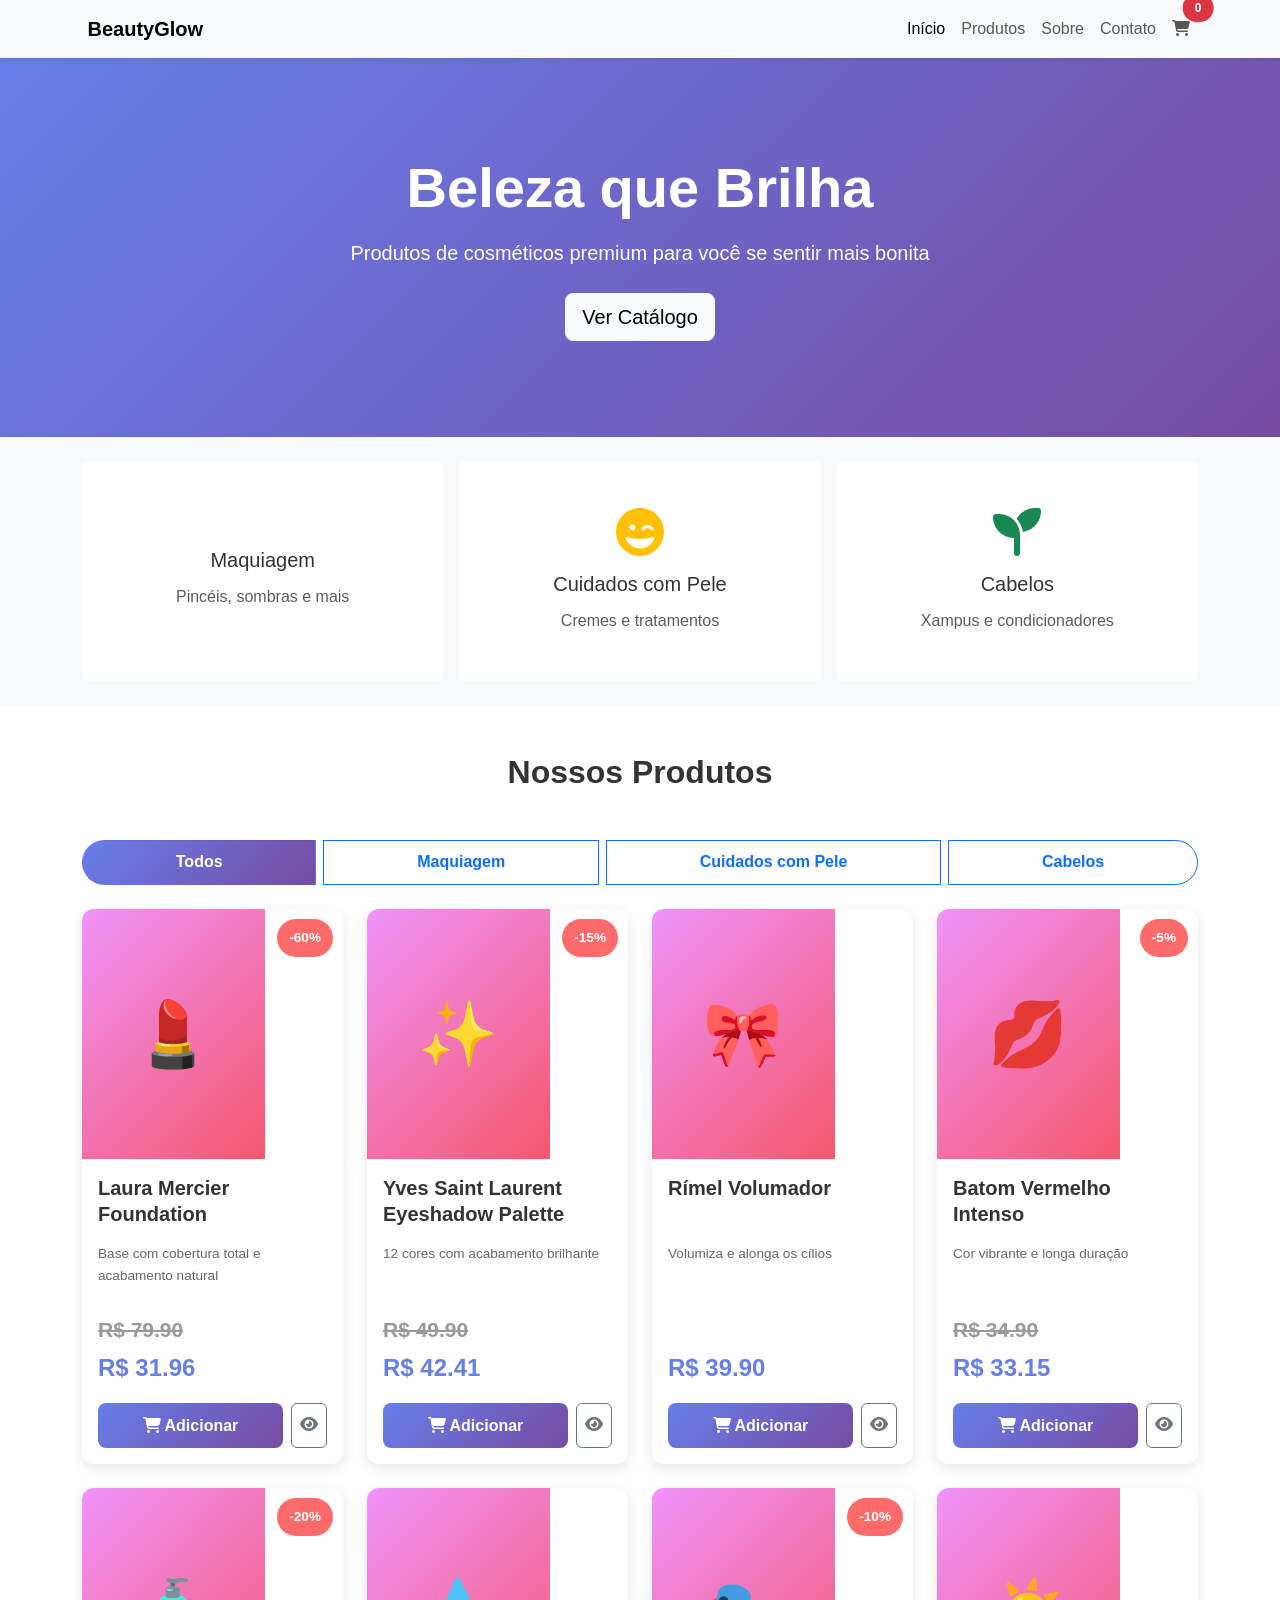
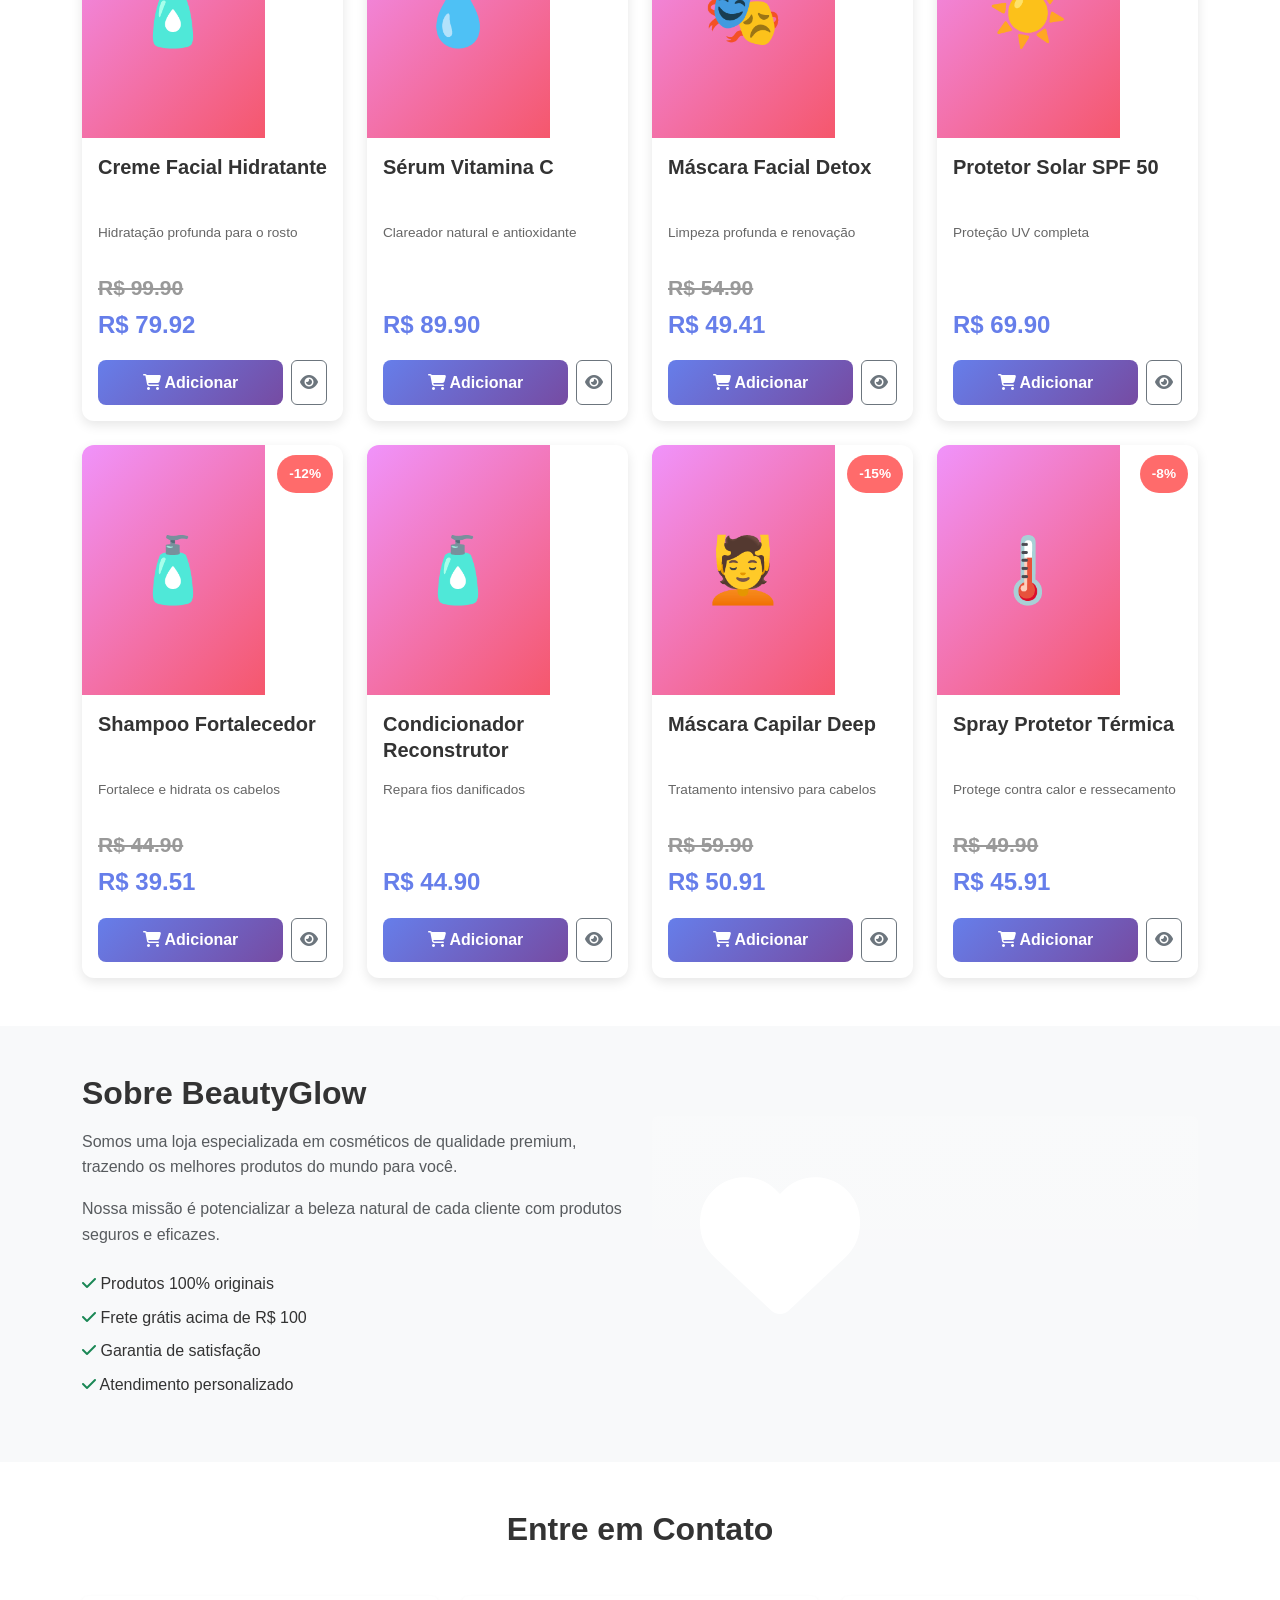
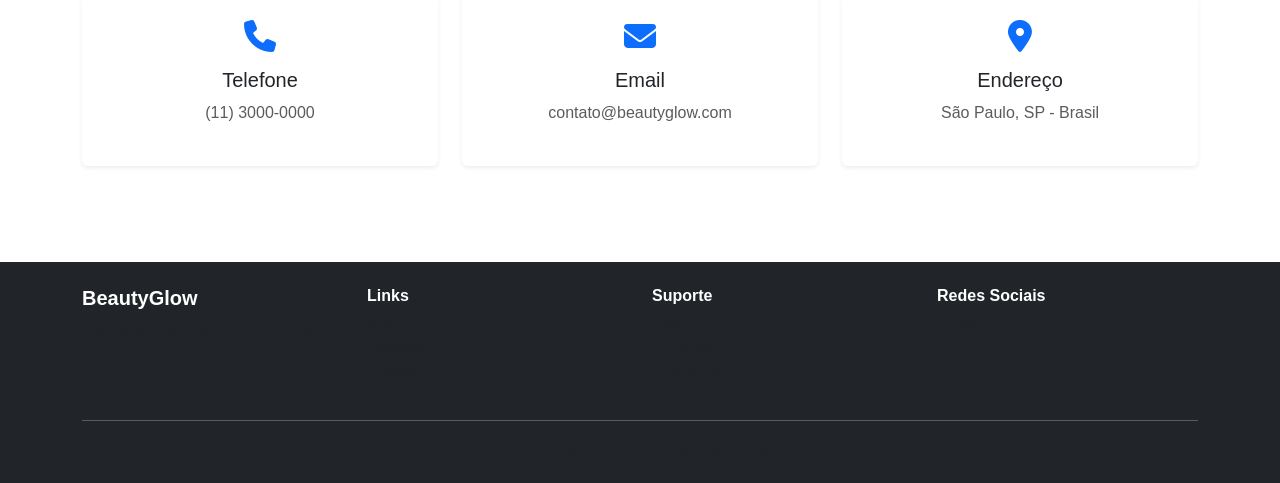
==== index.html @ 59931db5 "Primeiro Commit" ====
<!DOCTYPE html>
<html lang="pt-BR">

<head>
    <meta charset="UTF-8">
    <meta name="viewport" content="width=device-width, initial-scale=1.0">
    <title>BeautyGlow - Loja de Cosméticos</title>
    <link href="https://cdn.jsdelivr.net/npm/bootstrap@5.3.0/dist/css/bootstrap.min.css" rel="stylesheet">
    <link rel="stylesheet" href="https://cdnjs.cloudflare.com/ajax/libs/font-awesome/6.4.0/css/all.min.css">
    <link rel="stylesheet" href="css/style.css">
</head>

<body>
    <!-- Navegação -->
    <nav class="navbar navbar-expand-lg navbar-light bg-light sticky-top shadow-sm">
        <div class="container">
            <a class="navbar-brand fw-bold" href="index.html">
                <i class="fas fa-sparkles text-primary"></i> BeautyGlow
            </a>
            <button class="navbar-toggler" type="button" data-bs-toggle="collapse" data-bs-target="#navbarNav">
                <span class="navbar-toggler-icon"></span>
            </button>
            <div class="collapse navbar-collapse" id="navbarNav">
                <ul class="navbar-nav ms-auto">
                    <li class="nav-item">
                        <a class="nav-link active" href="index.html">Início</a>
                    </li>
                    <li class="nav-item">
                        <a class="nav-link" href="#produtos">Produtos</a>
                    </li>
                    <li class="nav-item">
                        <a class="nav-link" href="#sobre">Sobre</a>
                    </li>
                    <li class="nav-item">
                        <a class="nav-link" href="#contato">Contato</a>
                    </li>
                    <li class="nav-item">
                        <a class="nav-link position-relative" href="#carrinho" data-bs-toggle="offcanvas"
                            data-bs-target="#carrinho">
                            <i class="fas fa-shopping-cart"></i>
                            <span
                                class="position-absolute top-0 start-100 translate-middle badge rounded-pill bg-danger"
                                id="cart-count">0</span>
                        </a>
                    </li>
                </ul>
            </div>
        </div>
    </nav>

    <!-- Hero Section -->
    <section class="hero-section text-white text-center py-5"
        style="background: linear-gradient(135deg, #667eea 0%, #764ba2 100%);">
        <div class="container py-5">
            <h1 class="display-4 fw-bold mb-3">Beleza que Brilha</h1>
            <p class="lead mb-4">Produtos de cosméticos premium para você se sentir mais bonita</p>
            <a href="#produtos" class="btn btn-light btn-lg">Ver Catálogo</a>
        </div>
    </section>

    <!-- Seção de Categorias -->
    <section class="py-4 bg-light">
        <div class="container">
            <div class="row g-3">
                <div class="col-md-4">
                    <div class="category-card text-center p-4 rounded">
                        <i class="fas fa-lipstick fa-3x text-danger mb-3"></i>
                        <h5>Maquiagem</h5>
                        <p class="text-muted">Pincéis, sombras e mais</p>
                    </div>
                </div>
                <div class="col-md-4">
                    <div class="category-card text-center p-4 rounded">
                        <i class="fas fa-face-grin-wink fa-3x text-warning mb-3"></i>
                        <h5>Cuidados com Pele</h5>
                        <p class="text-muted">Cremes e tratamentos</p>
                    </div>
                </div>
                <div class="col-md-4">
                    <div class="category-card text-center p-4 rounded">
                        <i class="fas fa-sprout fa-3x text-success mb-3"></i>
                        <h5>Cabelos</h5>
                        <p class="text-muted">Xampus e condicionadores</p>
                    </div>
                </div>
            </div>
        </div>
    </section>

    <!-- Seção de Produtos -->
    <section id="produtos" class="py-5">
        <div class="container">
            <h2 class="text-center mb-5 fw-bold">Nossos Produtos</h2>

            <!-- Filtros -->
            <div class="row mb-4">
                <div class="col-md-12">
                    <div class="btn-group d-flex flex-wrap gap-2" role="group">
                        <button type="button" class="btn btn-outline-primary active filter-btn"
                            data-filter="all">Todos</button>
                        <button type="button" class="btn btn-outline-primary filter-btn"
                            data-filter="maquiagem">Maquiagem</button>
                        <button type="button" class="btn btn-outline-primary filter-btn" data-filter="skincare">Cuidados
                            com Pele</button>
                        <button type="button" class="btn btn-outline-primary filter-btn"
                            data-filter="cabelos">Cabelos</button>
                    </div>
                </div>
            </div>

            <!-- Grid de Produtos -->
            <div class="row g-4" id="products-grid">
                <!-- Produtos serão carregados aqui via JavaScript -->
            </div>
        </div>
    </section>

    <!-- Seção Sobre -->
    <section id="sobre" class="py-5 bg-light">
        <div class="container">
            <div class="row align-items-center">
                <div class="col-md-6">
                    <h2 class="fw-bold mb-3">Sobre BeautyGlow</h2>
                    <p class="text-muted">Somos uma loja especializada em cosméticos de qualidade premium, trazendo os
                        melhores produtos do mundo para você.</p>
                    <p class="text-muted">Nossa missão é potencializar a beleza natural de cada cliente com produtos
                        seguros e eficazes.</p>
                    <ul class="list-unstyled mt-4">
                        <li class="mb-2"><i class="fas fa-check text-success"></i> Produtos 100% originais</li>
                        <li class="mb-2"><i class="fas fa-check text-success"></i> Frete grátis acima de R$ 100</li>
                        <li class="mb-2"><i class="fas fa-check text-success"></i> Garantia de satisfação</li>
                        <li class="mb-2"><i class="fas fa-check text-success"></i> Atendimento personalizado</li>
                    </ul>
                </div>
                <div class="col-md-6">
                    <div class="bg-gradient p-5 rounded"
                        style="background: linear-gradient(135deg, #f093fb 0%, #f5576c 100%);">
                        <i class="fas fa-heart fa-10x text-white opacity-10"></i>
                    </div>
                </div>
            </div>
        </div>
    </section>

    <!-- Seção Contato -->
    <section id="contato" class="py-5">
        <div class="container">
            <h2 class="text-center mb-5 fw-bold">Entre em Contato</h2>
            <div class="row g-4">
                <div class="col-md-4">
                    <div class="card h-100 border-0 shadow-sm text-center p-4">
                        <i class="fas fa-phone fa-2x text-primary mb-3"></i>
                        <h5>Telefone</h5>
                        <p class="text-muted">(11) 3000-0000</p>
                    </div>
                </div>
                <div class="col-md-4">
                    <div class="card h-100 border-0 shadow-sm text-center p-4">
                        <i class="fas fa-envelope fa-2x text-primary mb-3"></i>
                        <h5>Email</h5>
                        <p class="text-muted">contato@beautyglow.com</p>
                    </div>
                </div>
                <div class="col-md-4">
                    <div class="card h-100 border-0 shadow-sm text-center p-4">
                        <i class="fas fa-map-marker-alt fa-2x text-primary mb-3"></i>
                        <h5>Endereço</h5>
                        <p class="text-muted">São Paulo, SP - Brasil</p>
                    </div>
                </div>
            </div>
        </div>
    </section>

    <!-- Footer -->
    <footer class="bg-dark text-white py-4 mt-5">
        <div class="container">
            <div class="row g-4 mb-4">
                <div class="col-md-3">
                    <h5 class="fw-bold">BeautyGlow</h5>
                    <p class="text-muted small">Sua loja de cosméticos premium online.</p>
                </div>
                <div class="col-md-3">
                    <h6 class="fw-bold">Links</h6>
                    <ul class="list-unstyled small">
                        <li><a href="#" class="text-decoration-none text-muted">Início</a></li>
                        <li><a href="#" class="text-decoration-none text-muted">Produtos</a></li>
                        <li><a href="#" class="text-decoration-none text-muted">Contato</a></li>
                    </ul>
                </div>
                <div class="col-md-3">
                    <h6 class="fw-bold">Suporte</h6>
                    <ul class="list-unstyled small">
                        <li><a href="#" class="text-decoration-none text-muted">FAQ</a></li>
                        <li><a href="#" class="text-decoration-none text-muted">Devolução</a></li>
                        <li><a href="#" class="text-decoration-none text-muted">Privacidade</a></li>
                    </ul>
                </div>
                <div class="col-md-3">
                    <h6 class="fw-bold">Redes Sociais</h6>
                    <div class="d-flex gap-2">
                        <a href="#" class="text-decoration-none text-muted"><i class="fab fa-facebook"></i></a>
                        <a href="#" class="text-decoration-none text-muted"><i class="fab fa-instagram"></i></a>
                        <a href="#" class="text-decoration-none text-muted"><i class="fab fa-twitter"></i></a>
                    </div>
                </div>
            </div>
            <hr class="bg-secondary">
            <p class="text-center text-muted mb-0 small">&copy; 2024 BeautyGlow. Todos os direitos reservados.</p>
        </div>
    </footer>

    <!-- Offcanvas Carrinho -->
    <div class="offcanvas offcanvas-end" tabindex="-1" id="carrinho" aria-labelledby="carrinhoLabel">
        <div class="offcanvas-header">
            <h5 class="offcanvas-title" id="carrinhoLabel">Carrinho de Compras</h5>
            <button type="button" class="btn-close" data-bs-dismiss="offcanvas"></button>
        </div>
        <div class="offcanvas-body">
            <div id="cart-items" class="mb-3">
                <p class="text-muted text-center">Carrinho vazio</p>
            </div>
            <div class="border-top pt-3">
                <div class="d-flex justify-content-between mb-3">
                    <strong>Subtotal:</strong>
                    <strong id="cart-subtotal">R$ 0,00</strong>
                </div>
                <div class="d-flex justify-content-between mb-3">
                    <strong>Frete:</strong>
                    <strong id="cart-shipping">R$ 0,00</strong>
                </div>
                <div class="d-flex justify-content-between fw-bold mb-3 fs-5">
                    <span>Total:</span>
                    <span id="cart-total">R$ 0,00</span>
                </div>
                <button class="btn btn-primary w-100 mb-2" id="checkout-btn" onclick="goToCheckout()">Finalizar
                    Compra</button>
                <button class="btn btn-outline-secondary w-100" data-bs-dismiss="offcanvas">Continuar Comprando</button>
            </div>
        </div>
    </div>

    <script src="https://cdn.jsdelivr.net/npm/bootstrap@5.3.0/dist/js/bootstrap.bundle.min.js"></script>
    <script src="js/products.js"></script>
    <script src="js/cart.js"></script>
</body>

</html>
---- css/style.css ----
/* Estilos Gerais */
:root {
    --primary-color: #667eea;
    --secondary-color: #764ba2;
    --accent-color: #f093fb;
}

* {
    margin: 0;
    padding: 0;
    box-sizing: border-box;
}

body {
    font-family: 'Segoe UI', Tahoma, Geneva, Verdana, sans-serif;
    line-height: 1.6;
    color: #333;
}

/* Hero Section */
.hero-section {
    animation: fadeInDown 0.8s ease;
}

/* Categoria Cards */
.category-card {
    background: white;
    transition: all 0.3s ease;
    border: 2px solid transparent;
    cursor: pointer;
    min-height: 220px;
    padding: 2rem 1.5rem;
    display: flex;
    flex-direction: column;
    justify-content: center;
    text-align: center;
}

.category-card:hover {
    transform: translateY(-10px);
    border-color: var(--primary-color);
    box-shadow: 0 10px 30px rgba(102, 126, 234, 0.2);
}

.category-card h5 {
    font-size: 1.25rem;
    margin-bottom: 0.75rem;
}

.category-card p {
    color: #6c757d;
    margin-bottom: 0;
}

/* Product Card */
.product-card {
    border: none;
    border-radius: 12px;
    overflow: hidden;
    transition: all 0.3s ease;
    box-shadow: 0 4px 12px rgba(0, 0, 0, 0.1);
    height: 100%;
    display: flex;
    flex-direction: column;
}

.product-card:hover {
    transform: translateY(-8px);
    box-shadow: 0 12px 24px rgba(102, 126, 234, 0.2);
}

.product-image {
    width: 70%;
    height: 250px;
    object-fit: cover;
    background: linear-gradient(135deg, #f093fb 0%, #f5576c 100%);
    display: flex;
    align-items: center;
    justify-content: center;
    font-size: 4rem;
    color: white;
}

.product-body {
    flex-grow: 1;
    display: flex;
    flex-direction: column;
}

.product-name {
    font-weight: 600;
    color: #333;
    line-height: 1.3;
    min-height: 2.6em;
}

.product-description {
    font-size: 0.85rem;
    color: #666;
    margin: 0.5rem 0;
    flex-grow: 1;
}

.product-price {
    font-size: 1.5rem;
    font-weight: 700;
    color: var(--primary-color);
    margin: 1rem 0;
}

.product-footer {
    display: flex;
    gap: 0.5rem;
    margin-top: auto;
}

.btn-add-cart {
    flex: 1;
    background: linear-gradient(135deg, #667eea 0%, #764ba2 100%);
    border: none;
    border-radius: 8px;
    color: white;
    font-weight: 600;
    padding: 0.6rem;
    transition: all 0.3s ease;
    cursor: pointer;
}

.btn-add-cart:hover {
    transform: scale(1.02);
    box-shadow: 0 6px 12px rgba(102, 126, 234, 0.3);
}

.btn-add-cart:active {
    transform: scale(0.98);
}

/* Badge Desconto */
.badge-discount {
    position: absolute;
    top: 10px;
    right: 10px;
    background: #ff6b6b;
    color: white;
    padding: 0.5rem 0.75rem;
    border-radius: 50px;
    font-weight: 600;
    font-size: 0.85rem;
}

/* Filtros */
.filter-btn {
    border-radius: 50px;
    padding: 0.6rem 1.5rem;
    font-weight: 600;
    transition: all 0.3s ease;
}

.filter-btn.active {
    background: linear-gradient(135deg, #667eea 0%, #764ba2 100%);
    border-color: transparent;
    color: white;
}

/* Animações */
@keyframes fadeInDown {
    from {
        opacity: 0;
        transform: translateY(-30px);
    }

    to {
        opacity: 1;
        transform: translateY(0);
    }
}

@keyframes slideInUp {
    from {
        opacity: 0;
        transform: translateY(30px);
    }

    to {
        opacity: 1;
        transform: translateY(0);
    }
}

.fade-in {
    animation: slideInUp 0.5s ease;
}

/* Carrinho */
#cart-items {
    max-height: 400px;
    overflow-y: auto;
}

.cart-item {
    display: flex;
    justify-content: space-between;
    align-items: center;
    padding: 1rem 0;
    border-bottom: 1px solid #eee;
}

.cart-item-info h6 {
    margin-bottom: 0.3rem;
    font-weight: 600;
}

.cart-item-quantity {
    display: flex;
    gap: 0.5rem;
    align-items: center;
}

.cart-item-quantity button {
    width: 24px;
    height: 24px;
    padding: 0;
    font-size: 0.75rem;
    border: 1px solid #ddd;
    background: white;
    cursor: pointer;
    border-radius: 4px;
    transition: all 0.2s;
}

.cart-item-quantity button:hover {
    background: #f0f0f0;
}

.btn-remove-cart {
    background: none;
    border: none;
    color: #ff6b6b;
    cursor: pointer;
    font-size: 1rem;
    padding: 0;
}

.btn-remove-cart:hover {
    color: #ff5252;
}

/* Responsividade */
@media (max-width: 768px) {
    .hero-section h1 {
        font-size: 2rem;
    }

    .product-card {
        margin-bottom: 1rem;
    }

    .filter-btn {
        font-size: 0.85rem;
        padding: 0.5rem 1rem;
    }

    .navbar-brand {
        font-size: 1.2rem;
    }
}

@media (max-width: 576px) {
    .hero-section {
        padding: 2rem 1rem !important;
    }

    .hero-section h1 {
        font-size: 1.5rem;
    }

    .hero-section p {
        font-size: 0.95rem;
    }

    .btn-group {
        flex-direction: column;
    }

    .btn-group .btn {
        width: 100%;
    }

    .product-image {
        height: 200px;
    }
}

/* Gradientes Personalizados */
.bg-gradient {
    background: linear-gradient(135deg, #f093fb 0%, #f5576c 100%);
}

/* Scrollbar Customizado */
::-webkit-scrollbar {
    width: 8px;
}

::-webkit-scrollbar-track {
    background: #f1f1f1;
}

::-webkit-scrollbar-thumb {
    background: var(--primary-color);
    border-radius: 10px;
}

::-webkit-scrollbar-thumb:hover {
    background: var(--secondary-color);
}

/* Transições Suaves */
button,
a,
.card {
    transition: all 0.3s ease;
}

/* Sombras */
.shadow-lg {
    box-shadow: 0 20px 50px rgba(0, 0, 0, 0.15);
}

/* Badge Estilo */
.badge {
    font-weight: 600;
    padding: 0.5rem 0.75rem;
}

/* Mensagem de Carregamento */
.loading {
    display: inline-block;
    width: 20px;
    height: 20px;
    border: 3px solid #f3f3f3;
    border-top: 3px solid var(--primary-color);
    border-radius: 50%;
    animation: spin 1s linear infinite;
}

@keyframes spin {
    0% {
        transform: rotate(0deg);
    }

    100% {
        transform: rotate(360deg);
    }
}
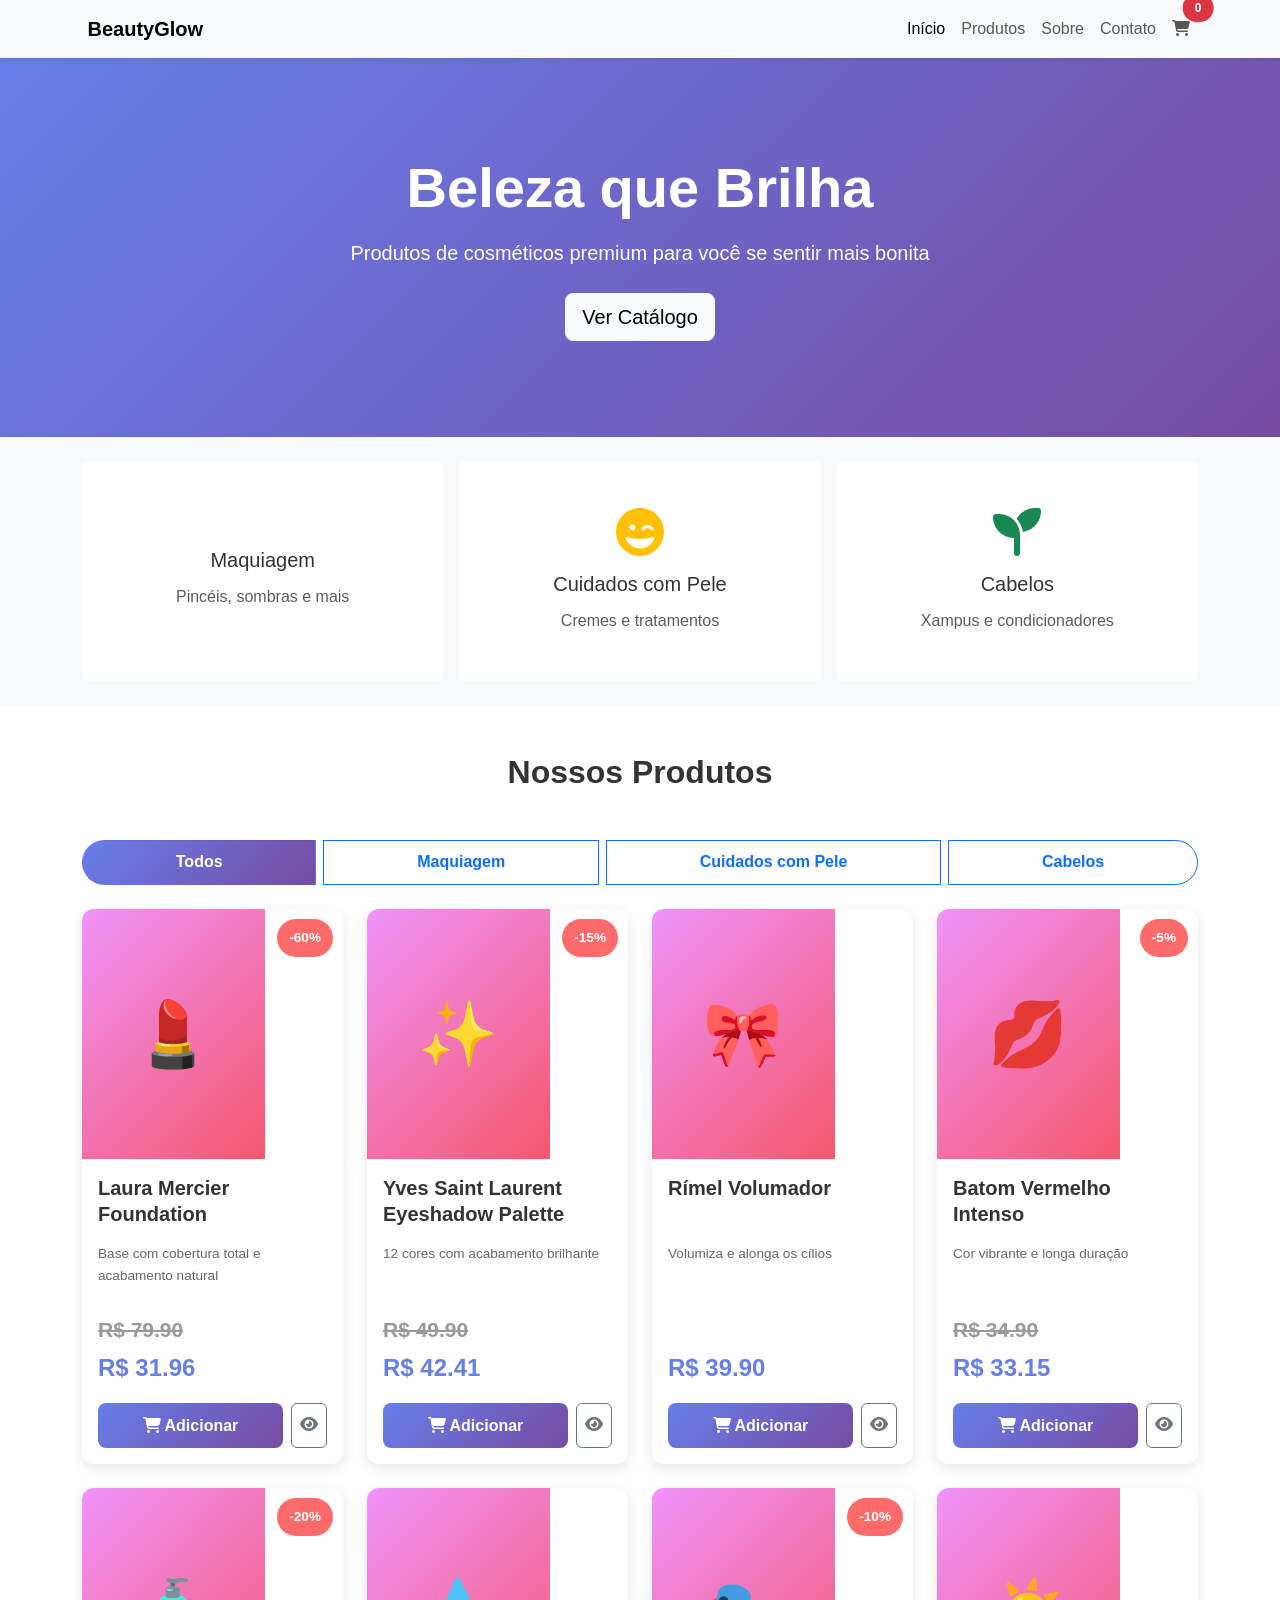
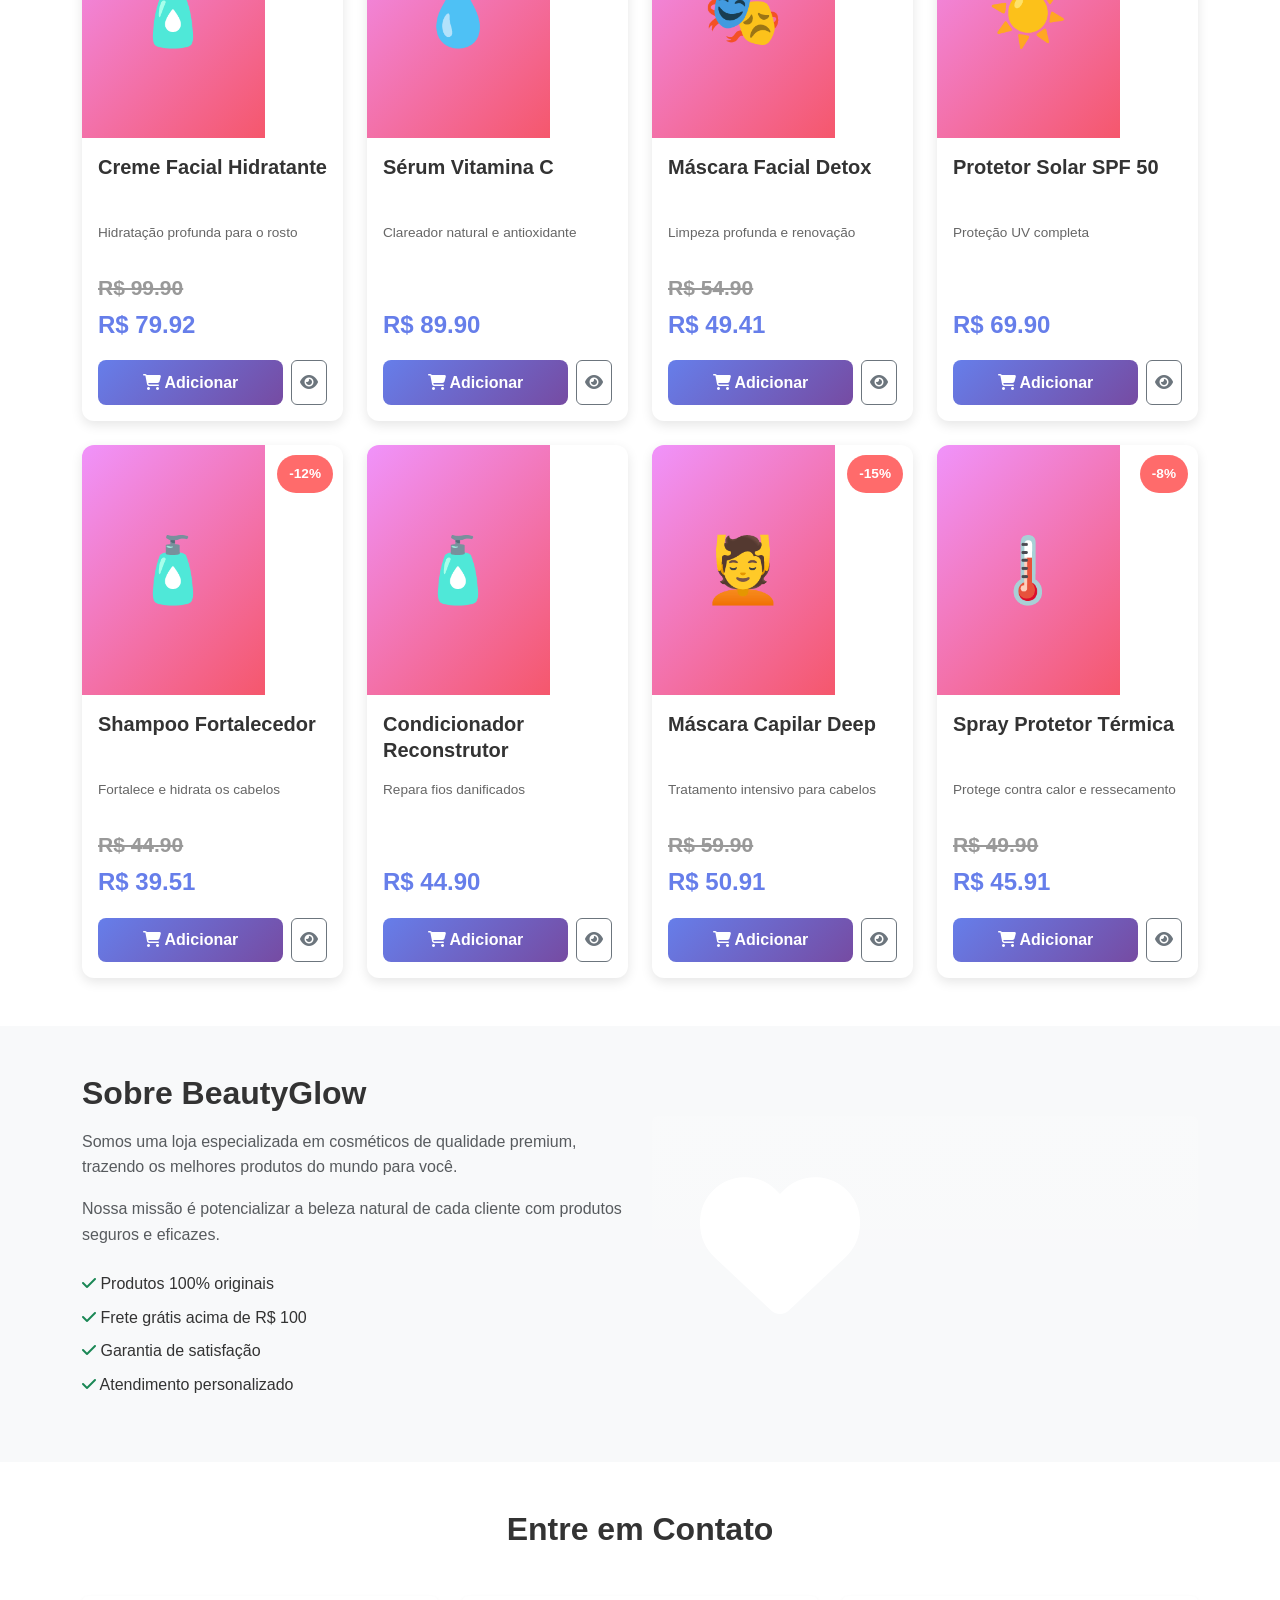
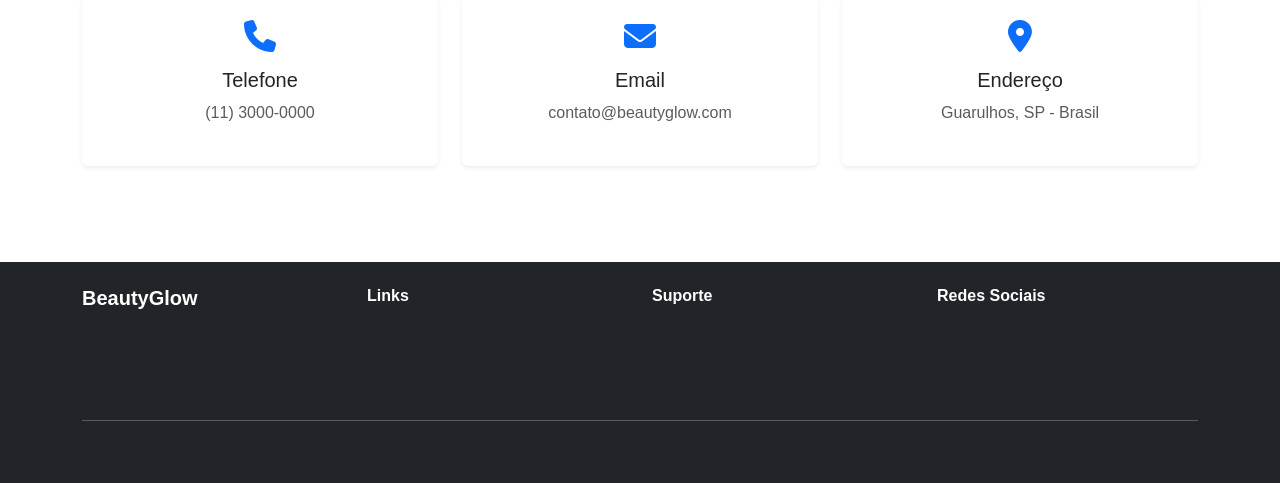
==== commit d38ad0e9: "Segundo Commit" ====
--- a/index.html
+++ b/index.html
@@ -165,7 +165,7 @@
                     <div class="card h-100 border-0 shadow-sm text-center p-4">
                         <i class="fas fa-map-marker-alt fa-2x text-primary mb-3"></i>
                         <h5>Endereço</h5>
-                        <p class="text-muted">São Paulo, SP - Brasil</p>
+                        <p class="text-muted">Guarulhos, SP - Brasil</p>
                     </div>
                 </div>
             </div>
